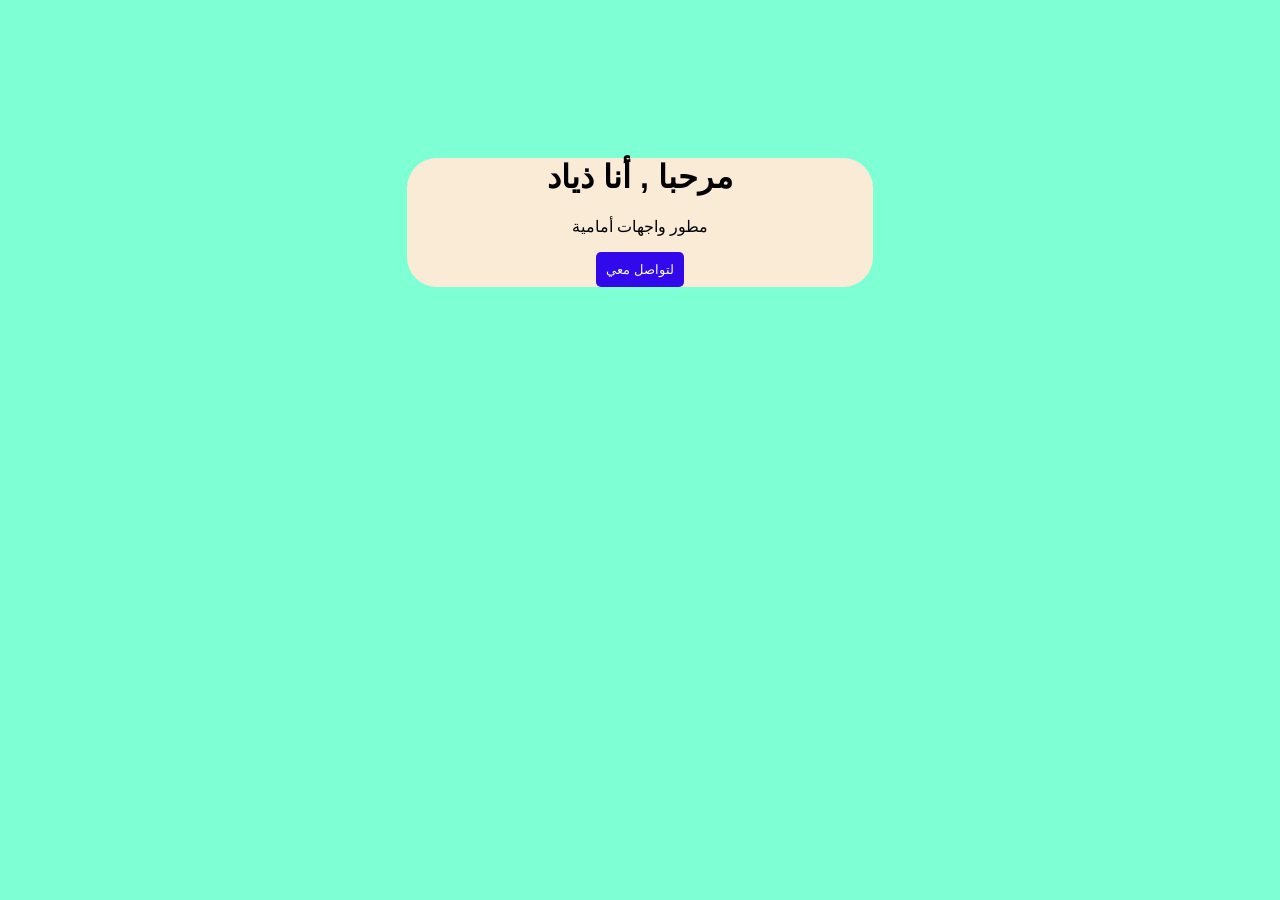
==== index.html @ 8db774b8 "Rename index1.html to index.html" ====
<!DOCTYPE html>
<html lang="en">
<head>
    <meta charset="UTF-8">
    <meta name="viewport" content="width=device-width, initial-scale=1.0">
    <title>موقع شخصي بسيط

    </title>
   <style>
      body{ 
        font-family: Arial, Helvetica, sans-serif;
        text-align: center;
        padding: 50px;
        background-color: aquamarine;
        
      }
       button{  
        background: rgb(50, 9, 235);
        color: #f5fdfd;
        border: none;
        border-radius: 5px;
         padding: 10px;
         
       }
      .header{
          justify-content: center;
           background-color: antiquewhite;
           margin-top: 100px;
           border-radius: 30px;
           width: 40%;
           height: 30%;
           margin-left: auto;
           margin-right: auto;
      }

   </style>



</head>
<body>
    
    <div class="header">
    
    <h1> 
        مرحبا , أنا ذياد

    </h1>
    <p>مطور واجهات أمامية</p>
    <button  onclick="alert('رقم التلفون :01022267853')"  > لتواصل معي</button>
</div>
</body>
</html>
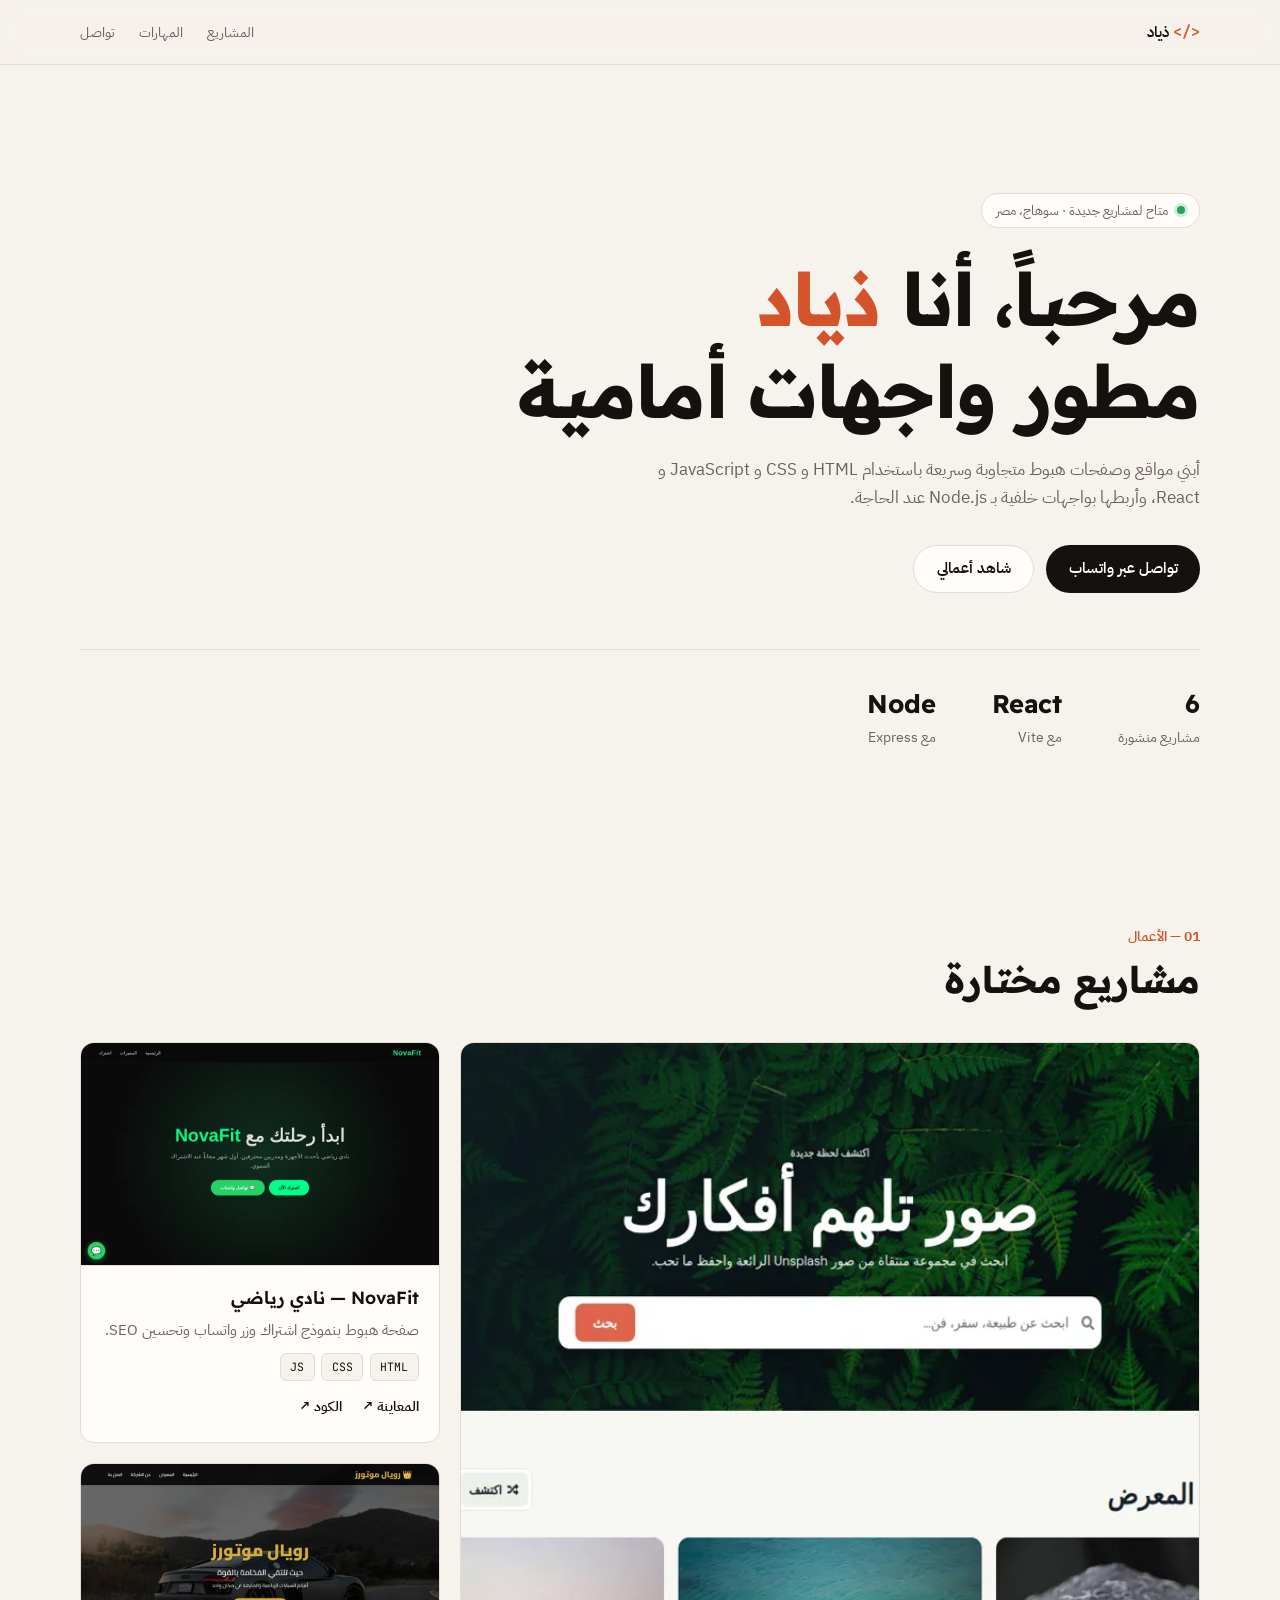
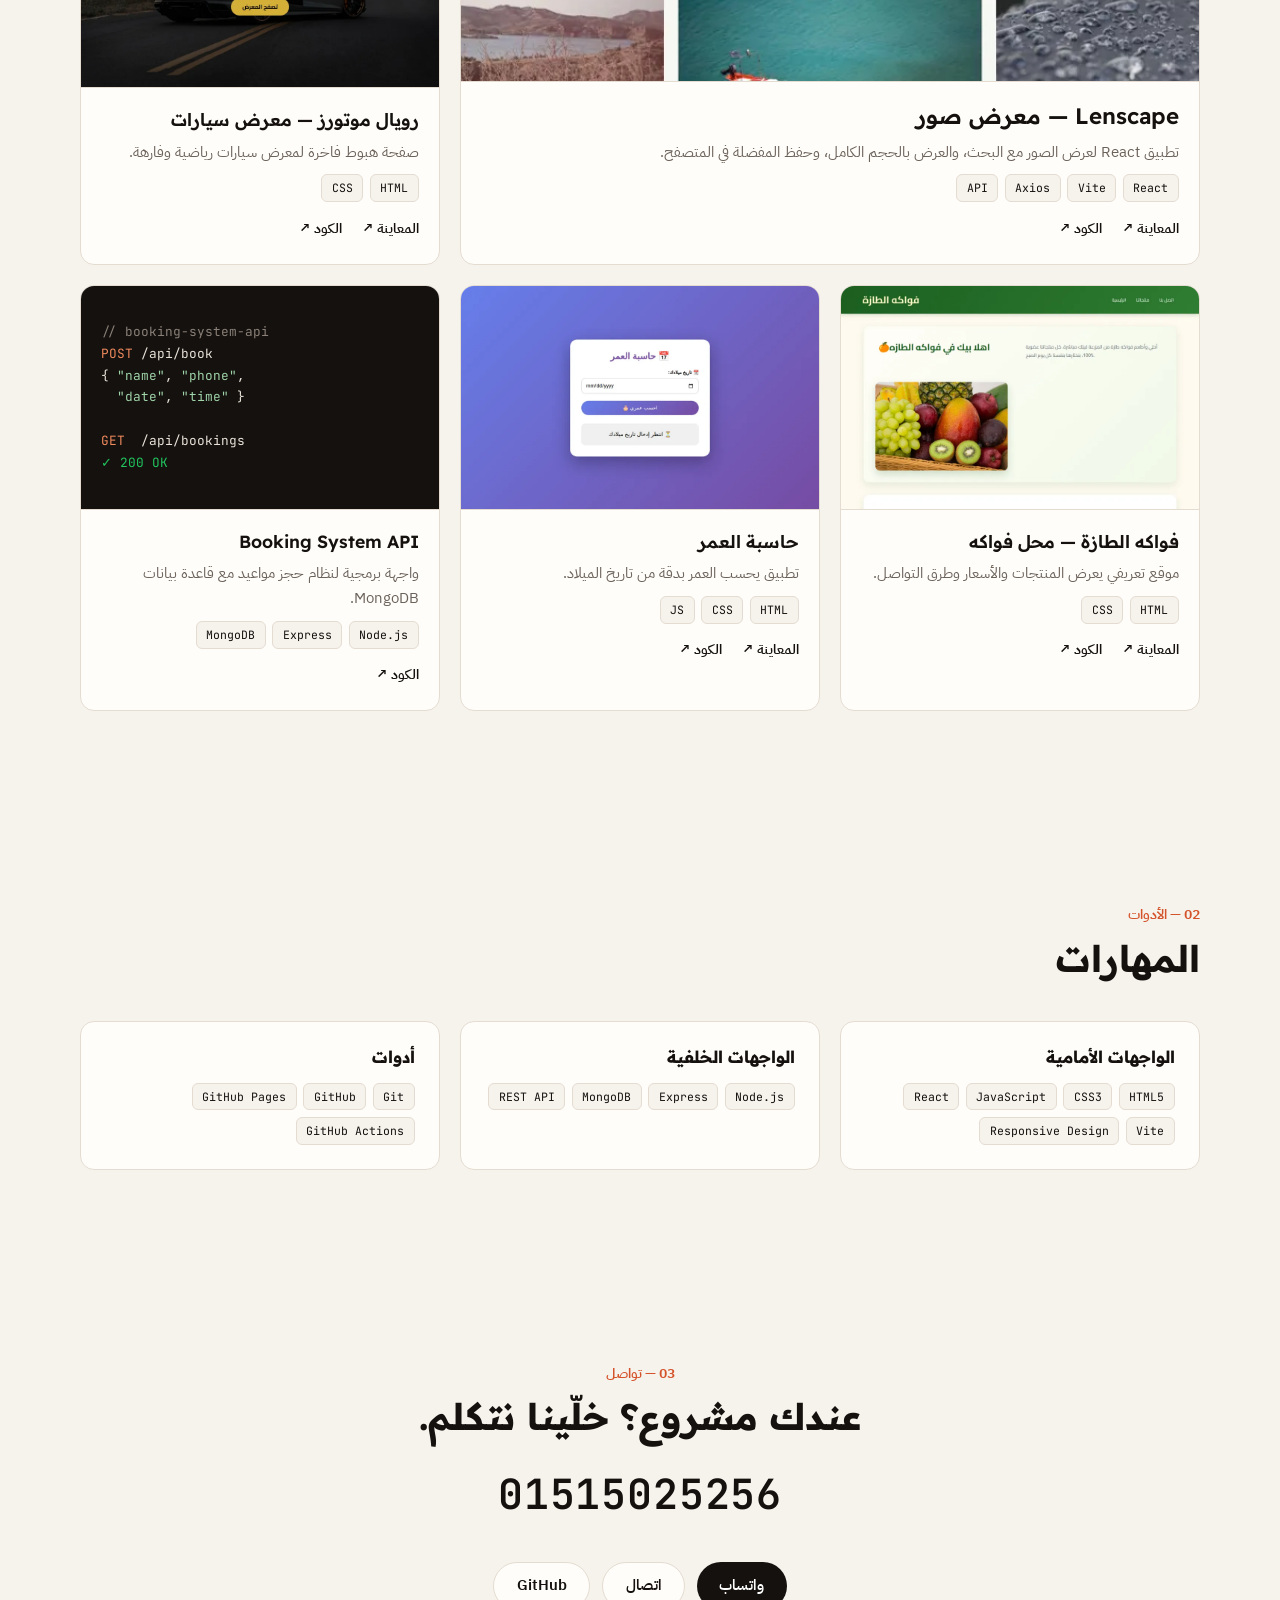
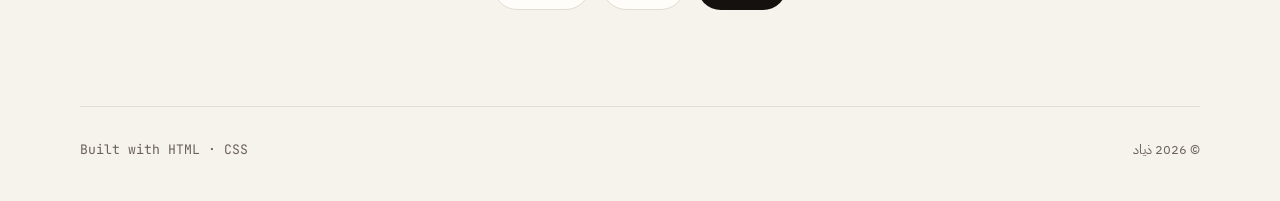
==== commit 4db14ec0: "Redesign portfolio: projects showcase, skills and contact" ====
--- a/index.html
+++ b/index.html
@@ -1,53 +1,191 @@
-<!DOCTYPE html>
-<html lang="en">
+<!doctype html>
+<html lang="ar" dir="rtl">
 <head>
-    <meta charset="UTF-8">
-    <meta name="viewport" content="width=device-width, initial-scale=1.0">
-    <title>موقع شخصي بسيط
-
-    </title>
-   <style>
-      body{ 
-        font-family: Arial, Helvetica, sans-serif;
-        text-align: center;
-        padding: 50px;
-        background-color: aquamarine;
-        
-      }
-       button{  
-        background: rgb(50, 9, 235);
-        color: #f5fdfd;
-        border: none;
-        border-radius: 5px;
-         padding: 10px;
-         
-       }
-      .header{
-          justify-content: center;
-           background-color: antiquewhite;
-           margin-top: 100px;
-           border-radius: 30px;
-           width: 40%;
-           height: 30%;
-           margin-left: auto;
-           margin-right: auto;
-      }
-
-   </style>
-
-
-
+  <meta charset="UTF-8" />
+  <meta name="viewport" content="width=device-width, initial-scale=1.0" />
+  <title>ذياد — مطور واجهات أمامية</title>
+  <meta name="description" content="بورتفوليو ذياد، مطور واجهات أمامية من سوهاج، مصر. مشاريع بـ HTML و CSS و JavaScript و React و Node.js." />
+  <meta property="og:title" content="ذياد — مطور واجهات أمامية" />
+  <meta property="og:description" content="مشاريع ويب متجاوبة بـ HTML و CSS و JavaScript و React." />
+  <meta property="og:image" content="https://zlad9133-star.github.io/portfolio/assets/image-gallery.webp" />
+  <meta name="theme-color" content="#14110f" />
+  <link rel="icon" href="data:image/svg+xml,<svg xmlns='http://www.w3.org/2000/svg' viewBox='0 0 64 64'><rect width='64' height='64' rx='14' fill='%2314110f'/><text x='32' y='44' font-size='34' text-anchor='middle' fill='%23e8643c' font-family='monospace'>&lt;/&gt;</text></svg>" />
+  <link rel="preconnect" href="https://fonts.googleapis.com" />
+  <link rel="preconnect" href="https://fonts.gstatic.com" crossorigin />
+  <link href="https://fonts.googleapis.com/css2?family=Readex+Pro:wght@400;600;700&family=IBM+Plex+Sans+Arabic:wght@400;500;600&family=JetBrains+Mono:wght@400;600&display=swap" rel="stylesheet" />
+  <link rel="stylesheet" href="style.css" />
 </head>
 <body>
-    
-    <div class="header">
-    
-    <h1> 
-        مرحبا , أنا ذياد
+  <a class="skip" href="#projects">تخطَّ إلى المشاريع</a>
 
-    </h1>
-    <p>مطور واجهات أمامية</p>
-    <button  onclick="alert('رقم التلفون :01022267853')"  > لتواصل معي</button>
-</div>
+  <header class="nav">
+    <div class="wrap nav-inner">
+      <a href="#top" class="mark" aria-label="الرئيسية"><span class="mono accent">&lt;/&gt;</span> ذياد</a>
+      <nav aria-label="القائمة الرئيسية">
+        <a href="#projects">المشاريع</a>
+        <a href="#skills">المهارات</a>
+        <a href="#contact">تواصل</a>
+      </nav>
+    </div>
+  </header>
+
+  <main id="top">
+    <section class="hero wrap">
+      <p class="eyebrow"><span class="dot" aria-hidden="true"></span> متاح لمشاريع جديدة · سوهاج، مصر</p>
+      <h1>مرحباً، أنا <span class="accent">ذياد</span><br />مطور واجهات أمامية</h1>
+      <p class="lead">أبني مواقع وصفحات هبوط متجاوبة وسريعة باستخدام HTML و CSS و JavaScript و React، وأربطها بواجهات خلفية بـ Node.js عند الحاجة.</p>
+      <div class="cta">
+        <a class="btn primary" href="https://wa.me/201515025256" target="_blank" rel="noopener">تواصل عبر واتساب</a>
+        <a class="btn ghost" href="#projects">شاهد أعمالي</a>
+      </div>
+      <dl class="stats">
+        <div><dt>6</dt><dd>مشاريع منشورة</dd></div>
+        <div><dt>React</dt><dd>مع Vite</dd></div>
+        <div><dt>Node</dt><dd>مع Express</dd></div>
+      </dl>
+    </section>
+
+    <section id="projects" class="section wrap" aria-labelledby="projects-title">
+      <div class="section-head">
+        <p class="kicker">01 — الأعمال</p>
+        <h2 id="projects-title">مشاريع مختارة</h2>
+      </div>
+
+      <div class="grid">
+        <article class="card feature">
+          <a class="shot" href="https://zlad9133-star.github.io/image-gallery/" target="_blank" rel="noopener">
+            <img src="assets/image-gallery.webp" alt="لقطة من تطبيق Lenscape لمعرض الصور" width="960" height="600" loading="lazy" />
+          </a>
+          <div class="body">
+            <h3>Lenscape — معرض صور</h3>
+            <p>تطبيق React لعرض الصور مع البحث، والعرض بالحجم الكامل، وحفظ المفضلة في المتصفح.</p>
+            <ul class="tags mono"><li>React</li><li>Vite</li><li>Axios</li><li>API</li></ul>
+            <div class="links">
+              <a href="https://zlad9133-star.github.io/image-gallery/" target="_blank" rel="noopener">المعاينة ↗</a>
+              <a href="https://github.com/zlad9133-star/image-gallery" target="_blank" rel="noopener">الكود ↗</a>
+            </div>
+          </div>
+        </article>
+
+        <article class="card">
+          <a class="shot" href="https://zlad9133-star.github.io/Club-reservation-project/" target="_blank" rel="noopener">
+            <img src="assets/Club-reservation-project.webp" alt="لقطة من صفحة هبوط NovaFit للنادي الرياضي" width="960" height="600" loading="lazy" />
+          </a>
+          <div class="body">
+            <h3>NovaFit — نادي رياضي</h3>
+            <p>صفحة هبوط بنموذج اشتراك وزر واتساب وتحسين SEO.</p>
+            <ul class="tags mono"><li>HTML</li><li>CSS</li><li>JS</li></ul>
+            <div class="links">
+              <a href="https://zlad9133-star.github.io/Club-reservation-project/" target="_blank" rel="noopener">المعاينة ↗</a>
+              <a href="https://github.com/zlad9133-star/Club-reservation-project" target="_blank" rel="noopener">الكود ↗</a>
+            </div>
+          </div>
+        </article>
+
+        <article class="card">
+          <a class="shot" href="https://zlad9133-star.github.io/royal-motors-/" target="_blank" rel="noopener">
+            <img src="assets/royal-motors.webp" alt="لقطة من صفحة هبوط رويال موتورز" width="960" height="600" loading="lazy" />
+          </a>
+          <div class="body">
+            <h3>رويال موتورز — معرض سيارات</h3>
+            <p>صفحة هبوط فاخرة لمعرض سيارات رياضية وفارهة.</p>
+            <ul class="tags mono"><li>HTML</li><li>CSS</li></ul>
+            <div class="links">
+              <a href="https://zlad9133-star.github.io/royal-motors-/" target="_blank" rel="noopener">المعاينة ↗</a>
+              <a href="https://github.com/zlad9133-star/royal-motors-" target="_blank" rel="noopener">الكود ↗</a>
+            </div>
+          </div>
+        </article>
+
+        <article class="card">
+          <a class="shot" href="https://zlad9133-star.github.io/fruit-shop/" target="_blank" rel="noopener">
+            <img src="assets/fruit-shop.webp" alt="لقطة من موقع محل فواكه الطازة" width="960" height="600" loading="lazy" />
+          </a>
+          <div class="body">
+            <h3>فواكه الطازة — محل فواكه</h3>
+            <p>موقع تعريفي يعرض المنتجات والأسعار وطرق التواصل.</p>
+            <ul class="tags mono"><li>HTML</li><li>CSS</li></ul>
+            <div class="links">
+              <a href="https://zlad9133-star.github.io/fruit-shop/" target="_blank" rel="noopener">المعاينة ↗</a>
+              <a href="https://github.com/zlad9133-star/fruit-shop" target="_blank" rel="noopener">الكود ↗</a>
+            </div>
+          </div>
+        </article>
+
+        <article class="card">
+          <a class="shot" href="https://zlad9133-star.github.io/age-calculator/" target="_blank" rel="noopener">
+            <img src="assets/age-calculator.webp" alt="لقطة من تطبيق حاسبة العمر" width="960" height="600" loading="lazy" />
+          </a>
+          <div class="body">
+            <h3>حاسبة العمر</h3>
+            <p>تطبيق يحسب العمر بدقة من تاريخ الميلاد.</p>
+            <ul class="tags mono"><li>HTML</li><li>CSS</li><li>JS</li></ul>
+            <div class="links">
+              <a href="https://zlad9133-star.github.io/age-calculator/" target="_blank" rel="noopener">المعاينة ↗</a>
+              <a href="https://github.com/zlad9133-star/age-calculator" target="_blank" rel="noopener">الكود ↗</a>
+            </div>
+          </div>
+        </article>
+
+        <article class="card code-card">
+          <div class="shot terminal" aria-hidden="true">
+            <pre class="mono"><span class="c">// booking-system-api</span>
+<span class="k">POST</span> /api/book
+{ <span class="s">"name"</span>, <span class="s">"phone"</span>,
+  <span class="s">"date"</span>, <span class="s">"time"</span> }
+
+<span class="k">GET</span>  /api/bookings
+<span class="ok">✓ 200 OK</span></pre>
+          </div>
+          <div class="body">
+            <h3>Booking System API</h3>
+            <p>واجهة برمجية لنظام حجز مواعيد مع قاعدة بيانات MongoDB.</p>
+            <ul class="tags mono"><li>Node.js</li><li>Express</li><li>MongoDB</li></ul>
+            <div class="links">
+              <a href="https://github.com/zlad9133-star/booking-system-api" target="_blank" rel="noopener">الكود ↗</a>
+            </div>
+          </div>
+        </article>
+      </div>
+    </section>
+
+    <section id="skills" class="section wrap" aria-labelledby="skills-title">
+      <div class="section-head">
+        <p class="kicker">02 — الأدوات</p>
+        <h2 id="skills-title">المهارات</h2>
+      </div>
+      <div class="skills">
+        <div>
+          <h3>الواجهات الأمامية</h3>
+          <ul class="tags mono"><li>HTML5</li><li>CSS3</li><li>JavaScript</li><li>React</li><li>Vite</li><li>Responsive Design</li></ul>
+        </div>
+        <div>
+          <h3>الواجهات الخلفية</h3>
+          <ul class="tags mono"><li>Node.js</li><li>Express</li><li>MongoDB</li><li>REST API</li></ul>
+        </div>
+        <div>
+          <h3>أدوات</h3>
+          <ul class="tags mono"><li>Git</li><li>GitHub</li><li>GitHub Pages</li><li>GitHub Actions</li></ul>
+        </div>
+      </div>
+    </section>
+
+    <section id="contact" class="section wrap contact" aria-labelledby="contact-title">
+      <p class="kicker">03 — تواصل</p>
+      <h2 id="contact-title">عندك مشروع؟ خلّينا نتكلم.</h2>
+      <a class="phone mono" href="tel:+201515025256" dir="ltr">01515025256</a>
+      <div class="cta">
+        <a class="btn primary" href="https://wa.me/201515025256" target="_blank" rel="noopener">واتساب</a>
+        <a class="btn ghost" href="tel:+201515025256">اتصال</a>
+        <a class="btn ghost" href="https://github.com/zlad9133-star" target="_blank" rel="noopener">GitHub</a>
+      </div>
+    </section>
+  </main>
+
+  <footer class="wrap foot">
+    <p>© <span id="y">2026</span> ذياد</p>
+    <p class="mono">Built with HTML · CSS</p>
+  </footer>
+  <script>document.getElementById('y').textContent = new Date().getFullYear();</script>
 </body>
 </html>
--- a/style.css
+++ b/style.css
@@ -0,0 +1,127 @@
+:root {
+  --bg: #f6f2ec;
+  --surface: #fffdf9;
+  --ink: #14110f;
+  --muted: #6b625a;
+  --line: #e4dcd1;
+  --accent: #d4532a;
+  --accent-ink: #ffffff;
+  --radius: 14px;
+  --font-display: "Readex Pro", system-ui, sans-serif;
+  --font-body: "IBM Plex Sans Arabic", system-ui, sans-serif;
+  --font-mono: "JetBrains Mono", ui-monospace, monospace;
+}
+
+* { box-sizing: border-box; margin: 0; padding: 0; }
+html { scroll-behavior: smooth; scroll-padding-top: 80px; }
+body {
+  font-family: var(--font-body);
+  font-size: 1rem;
+  line-height: 1.7;
+  color: var(--ink);
+  background: var(--bg);
+  -webkit-font-smoothing: antialiased;
+}
+img { display: block; max-width: 100%; height: auto; }
+a { color: inherit; }
+ul { list-style: none; }
+.mono { font-family: var(--font-mono); }
+.wrap { width: min(1120px, 100% - 2.5rem); margin-inline: auto; }
+
+.skip { position: absolute; inset-inline-start: -999px; top: 0; background: var(--ink); color: #fff; padding: .5rem 1rem; z-index: 100; }
+.skip:focus { inset-inline-start: 1rem; }
+
+:focus-visible { outline: 2px solid var(--accent); outline-offset: 3px; border-radius: 6px; }
+
+/* nav */
+.nav {
+  position: sticky; top: 0; z-index: 10;
+  background: color-mix(in srgb, var(--bg) 85%, transparent);
+  backdrop-filter: blur(10px);
+  border-bottom: 1px solid var(--line);
+}
+.nav-inner { display: flex; align-items: center; justify-content: space-between; height: 64px; }
+.mark { text-decoration: none; font-weight: 600; font-size: .95rem; }
+.nav nav { display: flex; gap: 1.5rem; }
+.nav nav a { text-decoration: none; font-size: .9rem; color: var(--muted); transition: color .2s; }
+.nav nav a:hover { color: var(--ink); }
+
+/* hero */
+.hero { padding-block: clamp(4rem, 12vw, 8rem) clamp(3rem, 8vw, 5rem); }
+.eyebrow { display: inline-flex; align-items: center; gap: .6rem; font-size: .8rem; color: var(--muted); border: 1px solid var(--line); background: var(--surface); padding: .35rem .85rem; border-radius: 99px; }
+.dot { width: 8px; height: 8px; border-radius: 50%; background: #22a55a; box-shadow: 0 0 0 3px #22a55a33; }
+h1, h2, h3 { font-family: var(--font-display); line-height: 1.25; }
+h1 { font-size: clamp(2.3rem, 6.5vw, 4.6rem); font-weight: 700; margin-block: 1.5rem 1.25rem; letter-spacing: -.01em; }
+.accent { color: var(--accent); }
+.lead { max-width: 58ch; color: var(--muted); font-size: 1.05rem; }
+.cta { display: flex; flex-wrap: wrap; gap: .75rem; margin-top: 2rem; }
+.btn { display: inline-flex; align-items: center; justify-content: center; min-height: 48px; padding: 0 1.4rem; border-radius: 99px; font-weight: 600; font-size: .95rem; text-decoration: none; transition: transform .2s, background .2s, border-color .2s; }
+.btn:hover { transform: translateY(-2px); }
+.btn.primary { background: var(--ink); color: #fff; }
+.btn.primary:hover { background: var(--accent); }
+.btn.ghost { border: 1px solid var(--line); background: var(--surface); }
+.btn.ghost:hover { border-color: var(--ink); }
+
+.stats { display: flex; flex-wrap: wrap; gap: clamp(1.5rem, 5vw, 3.5rem); margin-top: 3.5rem; padding-top: 2rem; border-top: 1px solid var(--line); }
+.stats dt { font-family: var(--font-display); font-weight: 700; font-size: 1.6rem; }
+.stats dd { color: var(--muted); font-size: .85rem; }
+
+/* sections */
+.section { padding-block: clamp(3.5rem, 8vw, 6rem); }
+.section-head { margin-bottom: 2.5rem; }
+.kicker { font-size: .85rem; font-weight: 600; color: var(--accent); margin-bottom: .5rem; }
+h2 { font-size: clamp(1.6rem, 3.5vw, 2.3rem); font-weight: 700; }
+
+/* projects grid */
+.grid { display: grid; grid-template-columns: repeat(3, 1fr); gap: 1.25rem; }
+.card { display: flex; flex-direction: column; background: var(--surface); border: 1px solid var(--line); border-radius: var(--radius); overflow: hidden; transition: transform .25s, box-shadow .25s; }
+.card:hover { transform: translateY(-4px); box-shadow: 0 18px 40px -20px #14110f40; }
+.card.feature { grid-column: span 2; grid-row: span 2; }
+.shot { display: block; aspect-ratio: 16 / 10; overflow: hidden; background: #ece5db; border-bottom: 1px solid var(--line); }
+.shot img { width: 100%; height: 100%; object-fit: cover; object-position: top; transition: transform .5s; }
+.card:hover .shot img { transform: scale(1.03); }
+.card.feature .shot { aspect-ratio: auto; flex: 1; min-height: 280px; }
+.body { padding: 1.25rem 1.25rem 1.4rem; display: flex; flex-direction: column; gap: .6rem; }
+.body h3 { font-size: 1.1rem; font-weight: 600; }
+.card.feature .body h3 { font-size: 1.4rem; }
+.body p { color: var(--muted); font-size: .92rem; }
+.tags { display: flex; flex-wrap: wrap; gap: .4rem; }
+.tags li { font-size: .72rem; padding: .2rem .6rem; border-radius: 6px; background: var(--bg); border: 1px solid var(--line); direction: ltr; }
+.links { display: flex; gap: 1.25rem; margin-top: .3rem; }
+.links a { font-size: .88rem; font-weight: 600; text-decoration: none; border-bottom: 1px solid transparent; transition: border-color .2s, color .2s; }
+.links a:hover { color: var(--accent); border-color: var(--accent); }
+
+.terminal { background: var(--ink); display: flex; align-items: center; padding: 1.25rem; direction: ltr; }
+.terminal pre { color: #e9e2d8; font-size: .8rem; line-height: 1.7; white-space: pre; }
+.terminal .c { color: #8a8077; }
+.terminal .k { color: #f08a5d; }
+.terminal .s { color: #9fd3a8; }
+.terminal .ok { color: #22c55e; }
+
+/* skills */
+.skills { display: grid; grid-template-columns: repeat(3, 1fr); gap: 1.25rem; }
+.skills > div { background: var(--surface); border: 1px solid var(--line); border-radius: var(--radius); padding: 1.5rem; }
+.skills h3 { font-size: 1.05rem; margin-bottom: 1rem; }
+
+/* contact */
+.contact { text-align: center; }
+.contact .cta { justify-content: center; }
+.phone { display: inline-block; margin-top: 1.25rem; font-size: clamp(1.6rem, 5vw, 2.6rem); font-weight: 600; text-decoration: none; letter-spacing: .02em; }
+.phone:hover { color: var(--accent); }
+
+.foot { display: flex; justify-content: space-between; gap: 1rem; padding-block: 2rem 2.5rem; border-top: 1px solid var(--line); color: var(--muted); font-size: .82rem; }
+
+@media (max-width: 900px) {
+  .grid, .skills { grid-template-columns: 1fr 1fr; }
+  .card.feature { grid-column: span 2; grid-row: auto; }
+  .card.feature .shot { aspect-ratio: 16 / 10; flex: none; min-height: 0; }
+}
+@media (max-width: 600px) {
+  .grid, .skills { grid-template-columns: 1fr; }
+  .card.feature { grid-column: auto; }
+  .nav nav { gap: 1rem; }
+  .foot { flex-direction: column; align-items: center; text-align: center; }
+}
+@media (prefers-reduced-motion: reduce) {
+  * { transition: none !important; scroll-behavior: auto !important; }
+}
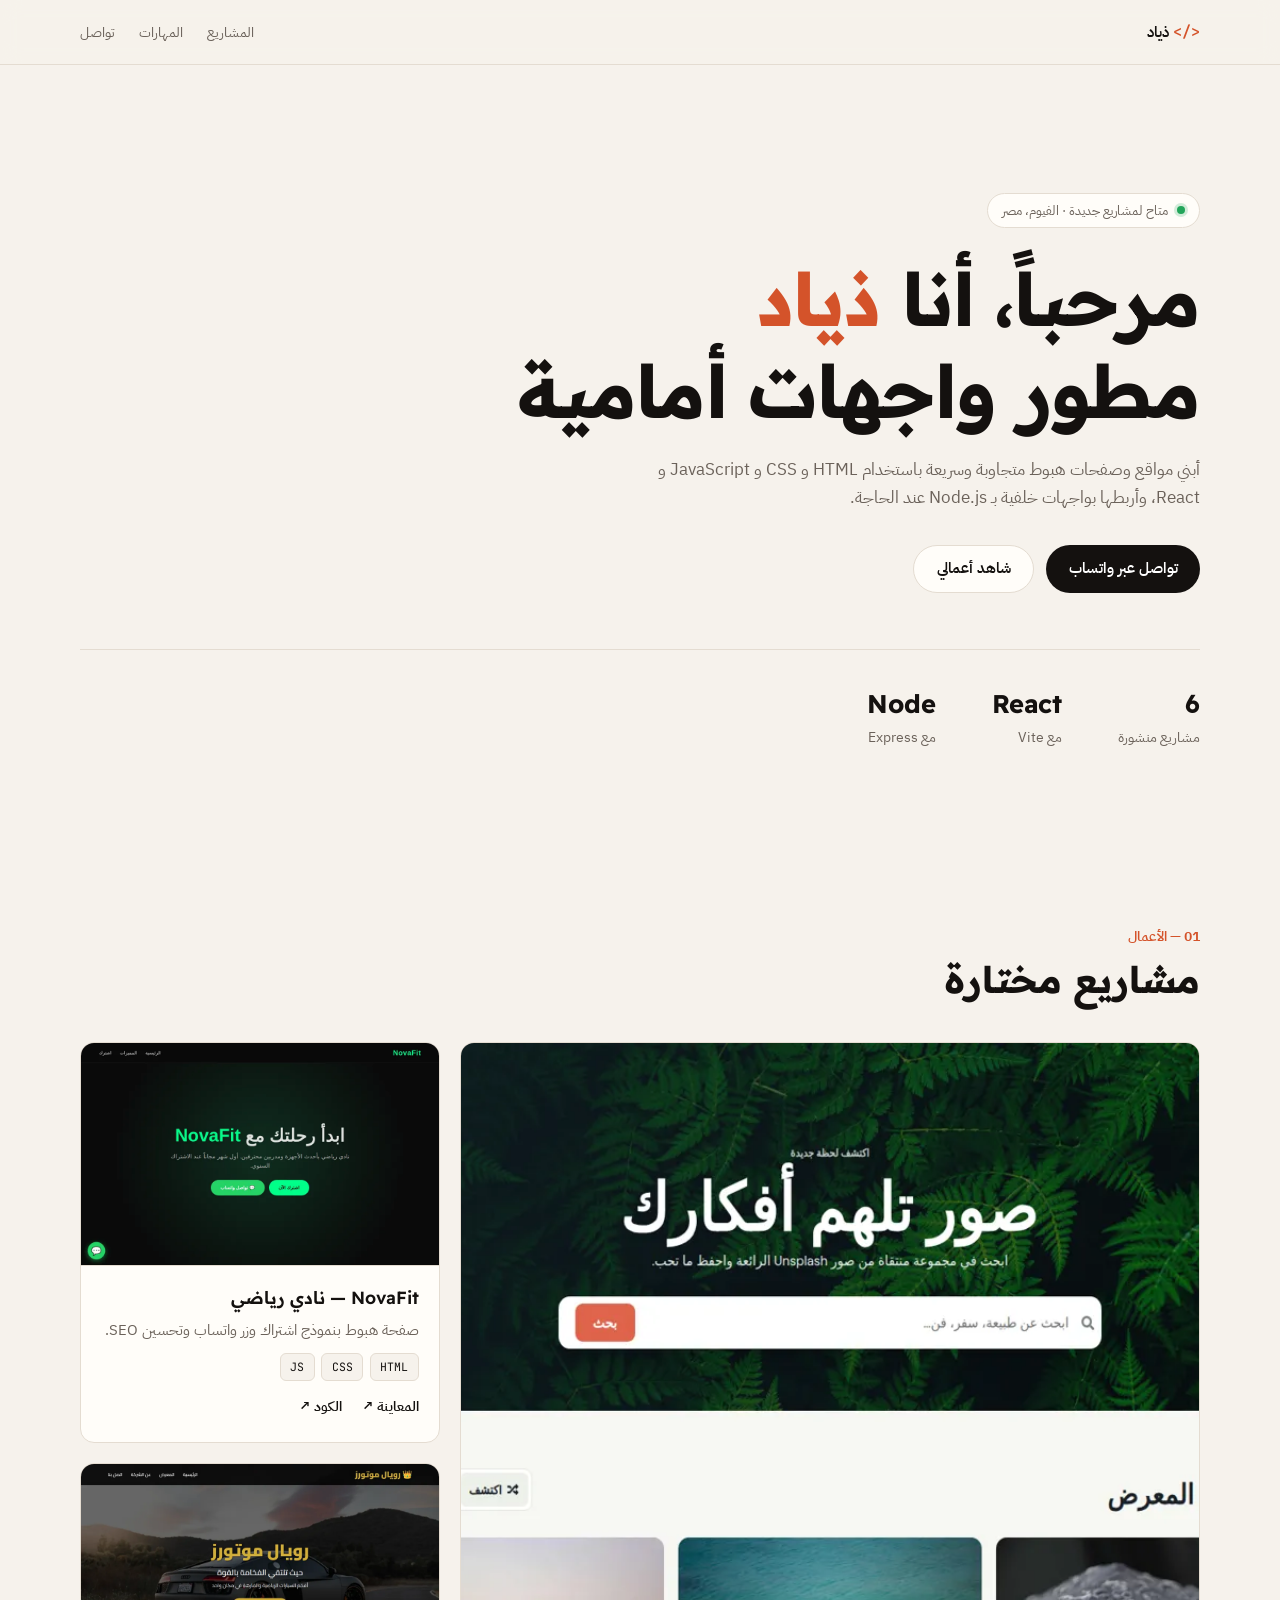
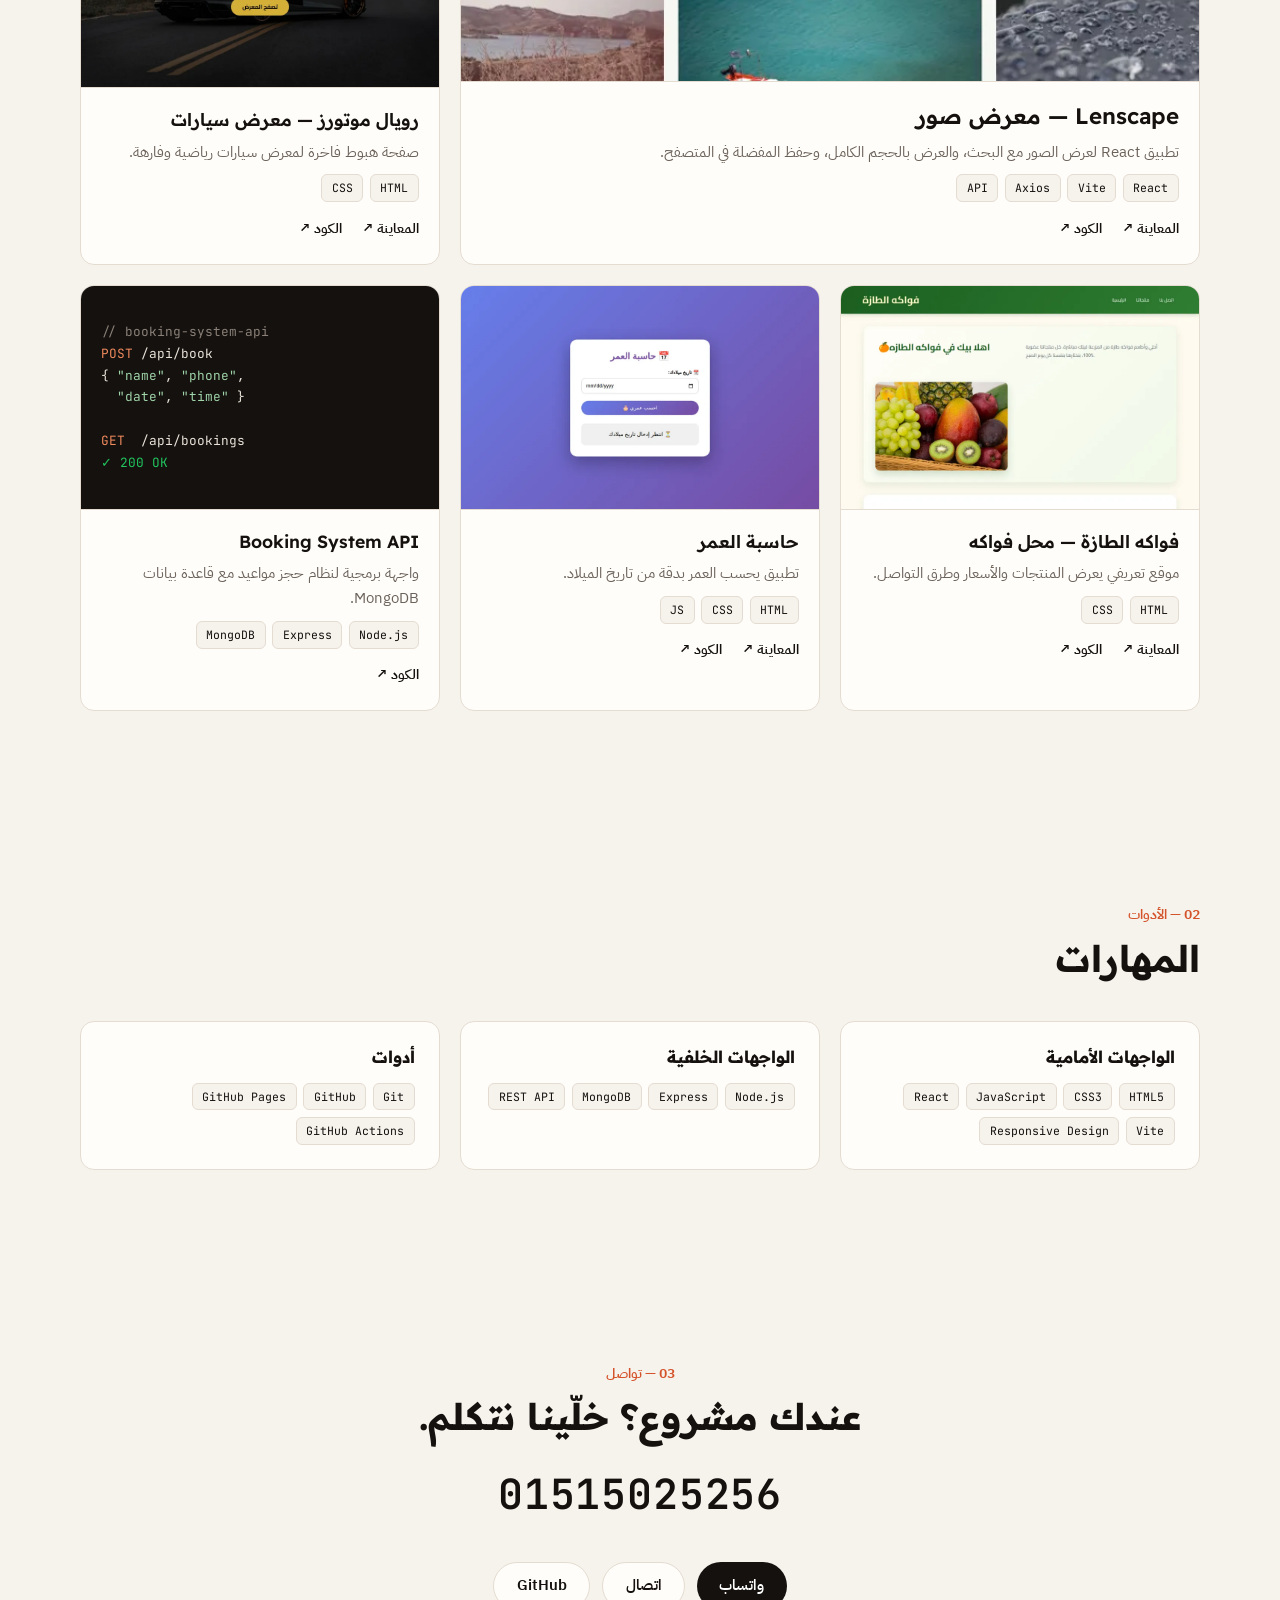
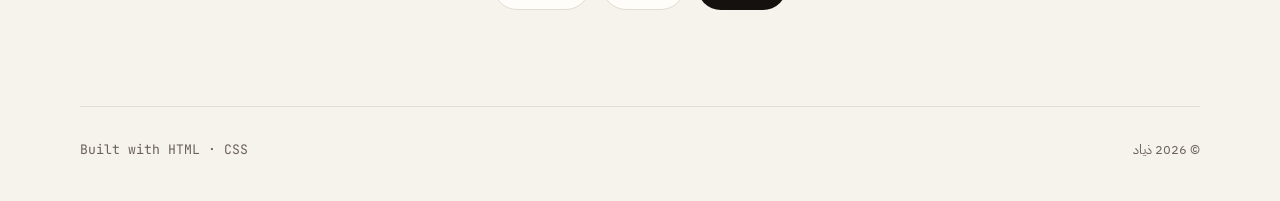
==== commit 6ae7a986: "Update location in meta description and hero section" ====
--- a/index.html
+++ b/index.html
@@ -4,7 +4,7 @@
   <meta charset="UTF-8" />
   <meta name="viewport" content="width=device-width, initial-scale=1.0" />
   <title>ذياد — مطور واجهات أمامية</title>
-  <meta name="description" content="بورتفوليو ذياد، مطور واجهات أمامية من سوهاج، مصر. مشاريع بـ HTML و CSS و JavaScript و React و Node.js." />
+  <meta name="description" content="بورتفوليو ذياد، مطور واجهات أمامية من الفيوم، مصر. مشاريع بـ HTML و CSS و JavaScript و React و Node.js." />
   <meta property="og:title" content="ذياد — مطور واجهات أمامية" />
   <meta property="og:description" content="مشاريع ويب متجاوبة بـ HTML و CSS و JavaScript و React." />
   <meta property="og:image" content="https://zlad9133-star.github.io/portfolio/assets/image-gallery.webp" />
@@ -31,7 +31,7 @@
 
   <main id="top">
     <section class="hero wrap">
-      <p class="eyebrow"><span class="dot" aria-hidden="true"></span> متاح لمشاريع جديدة · سوهاج، مصر</p>
+      <p class="eyebrow"><span class="dot" aria-hidden="true"></span> متاح لمشاريع جديدة · الفيوم، مصر</p>
       <h1>مرحباً، أنا <span class="accent">ذياد</span><br />مطور واجهات أمامية</h1>
       <p class="lead">أبني مواقع وصفحات هبوط متجاوبة وسريعة باستخدام HTML و CSS و JavaScript و React، وأربطها بواجهات خلفية بـ Node.js عند الحاجة.</p>
       <div class="cta">
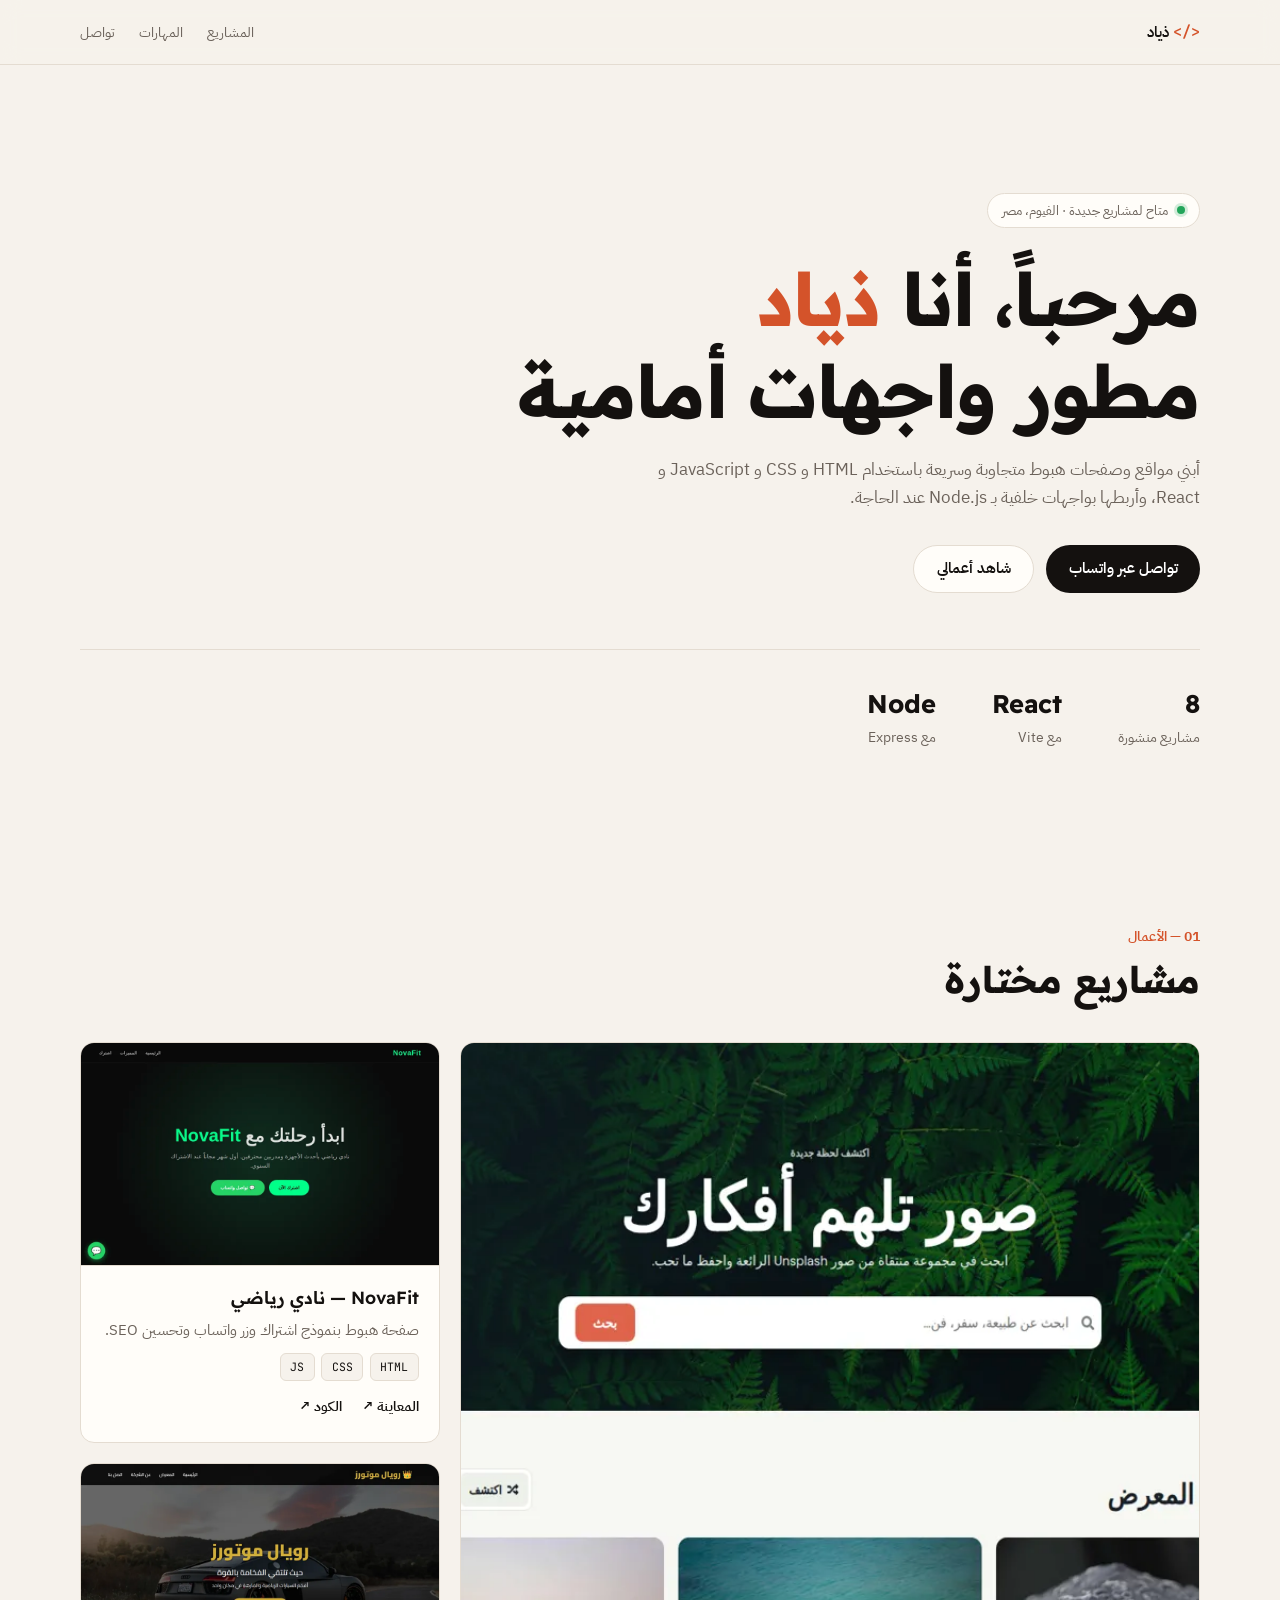
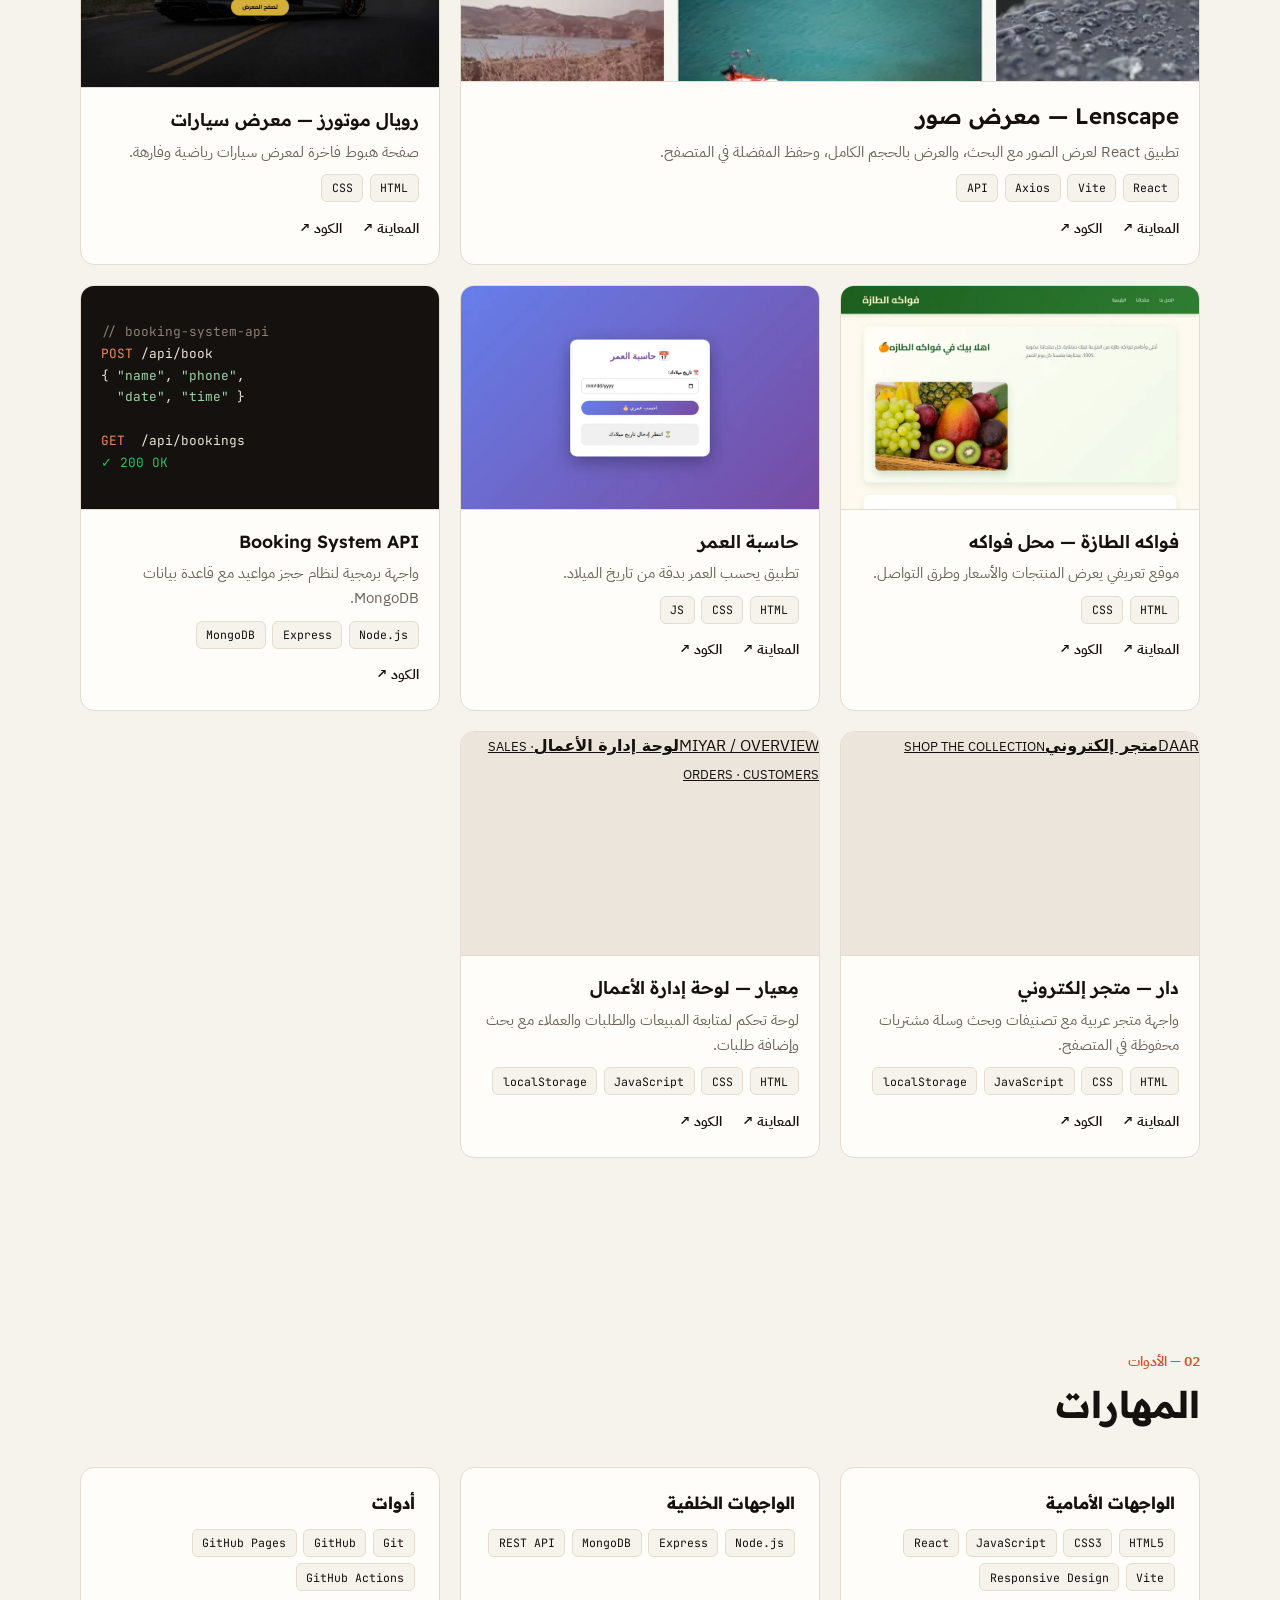
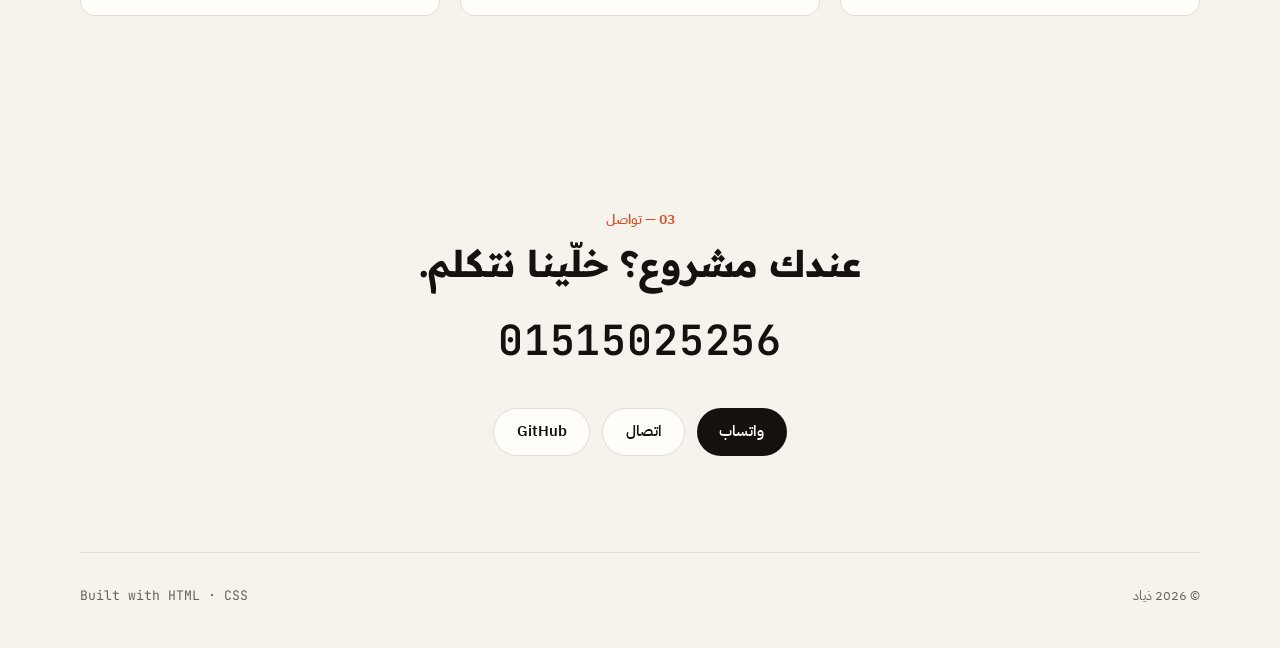
==== commit 529b5537: "Add two portfolio case studies" ====
--- a/index.html
+++ b/index.html
@@ -39,7 +39,7 @@
         <a class="btn ghost" href="#projects">شاهد أعمالي</a>
       </div>
       <dl class="stats">
-        <div><dt>6</dt><dd>مشاريع منشورة</dd></div>
+        <div><dt>8</dt><dd>مشاريع منشورة</dd></div>
         <div><dt>React</dt><dd>مع Vite</dd></div>
         <div><dt>Node</dt><dd>مع Express</dd></div>
       </dl>
@@ -144,6 +144,30 @@
             <div class="links">
               <a href="https://github.com/zlad9133-star/booking-system-api" target="_blank" rel="noopener">الكود ↗</a>
             </div>
+          </div>
+        </article>
+
+        <article class="card">
+          <a class="shot" href="projects/ecommerce-store/" target="_blank" rel="noopener">
+            <div class="project-preview store-preview"><span>DAAR</span><strong>متجر إلكتروني</strong><small>SHOP THE COLLECTION</small></div>
+          </a>
+          <div class="body">
+            <h3>دار — متجر إلكتروني</h3>
+            <p>واجهة متجر عربية مع تصنيفات وبحث وسلة مشتريات محفوظة في المتصفح.</p>
+            <ul class="tags mono"><li>HTML</li><li>CSS</li><li>JavaScript</li><li>localStorage</li></ul>
+            <div class="links"><a href="projects/ecommerce-store/" target="_blank" rel="noopener">المعاينة ↗</a><a href="https://github.com/zlad9133-star/portfolio/tree/main/projects/ecommerce-store" target="_blank" rel="noopener">الكود ↗</a></div>
+          </div>
+        </article>
+
+        <article class="card">
+          <a class="shot" href="projects/business-dashboard/" target="_blank" rel="noopener">
+            <div class="project-preview dashboard-preview"><span>MIYAR / OVERVIEW</span><strong>لوحة إدارة الأعمال</strong><small>SALES · ORDERS · CUSTOMERS</small></div>
+          </a>
+          <div class="body">
+            <h3>مِعيار — لوحة إدارة الأعمال</h3>
+            <p>لوحة تحكم لمتابعة المبيعات والطلبات والعملاء مع بحث وإضافة طلبات.</p>
+            <ul class="tags mono"><li>HTML</li><li>CSS</li><li>JavaScript</li><li>localStorage</li></ul>
+            <div class="links"><a href="projects/business-dashboard/" target="_blank" rel="noopener">المعاينة ↗</a><a href="https://github.com/zlad9133-star/portfolio/tree/main/projects/business-dashboard" target="_blank" rel="noopener">الكود ↗</a></div>
           </div>
         </article>
       </div>
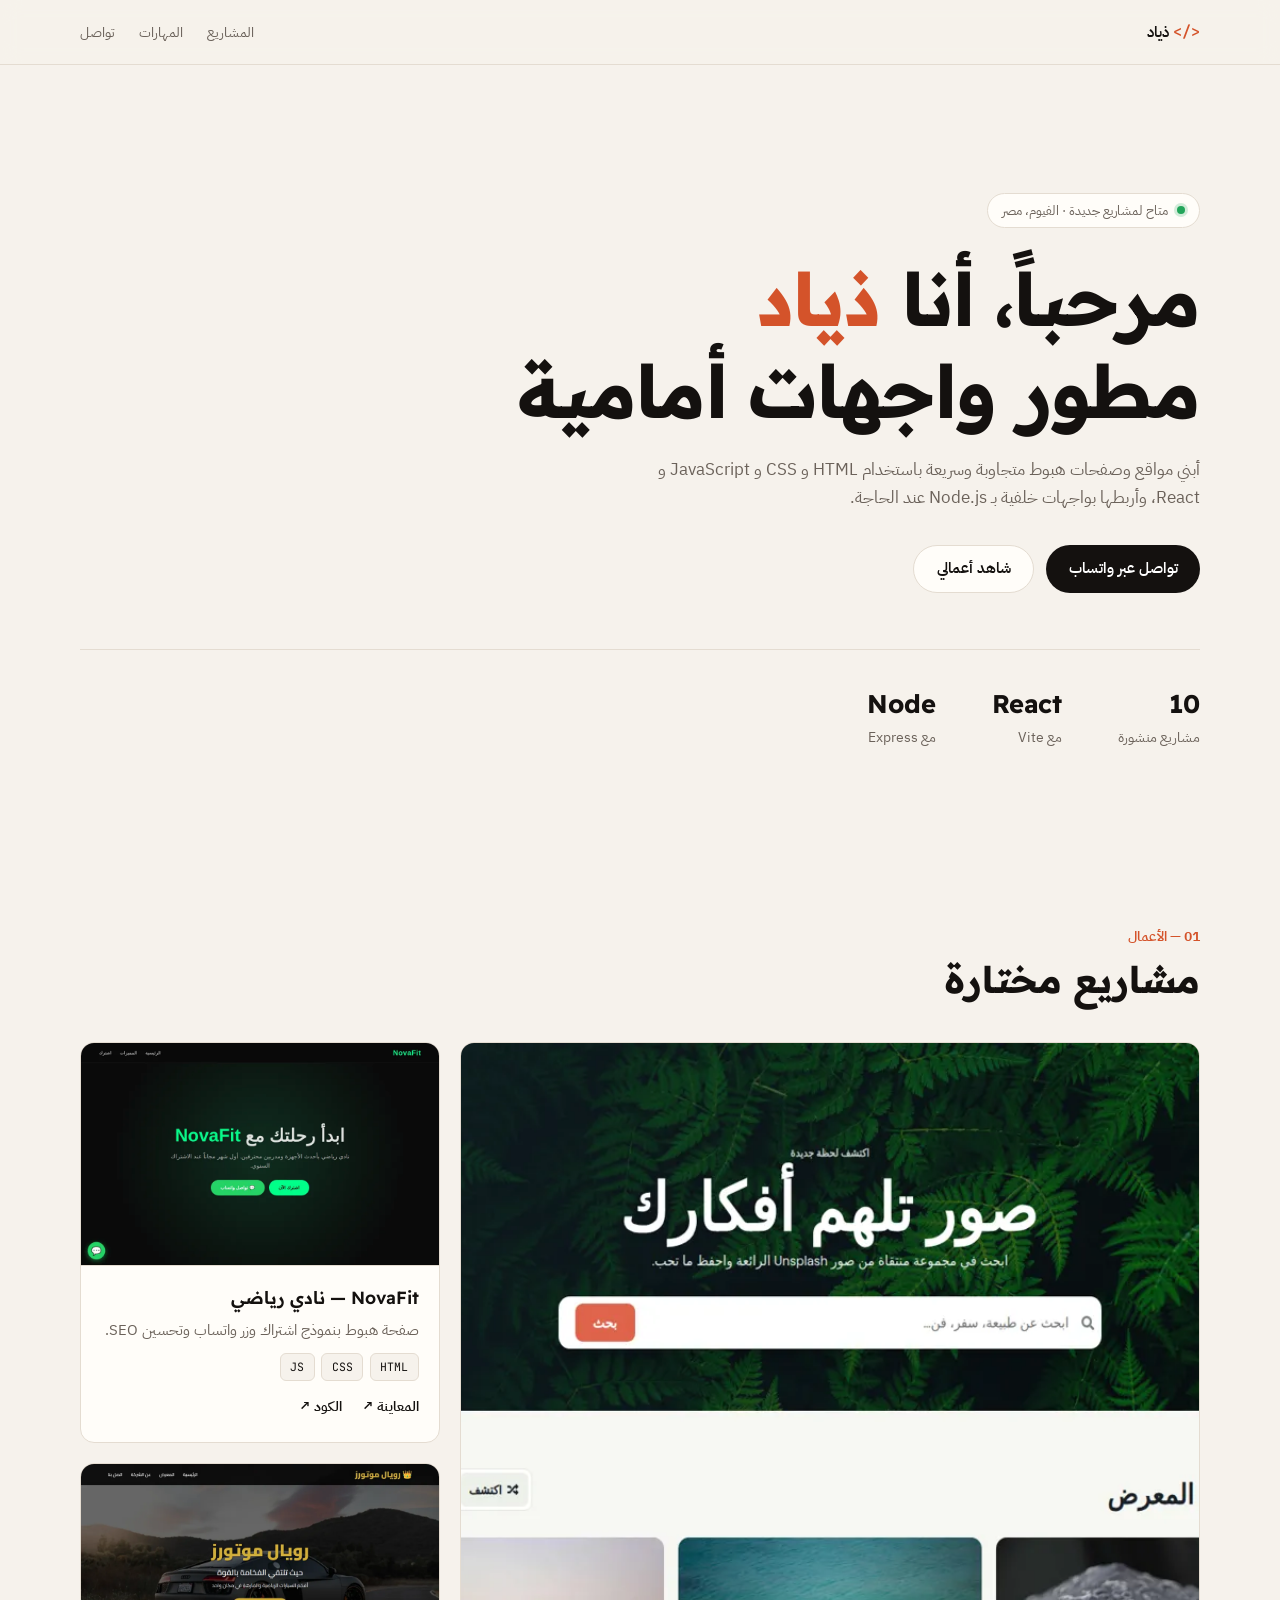
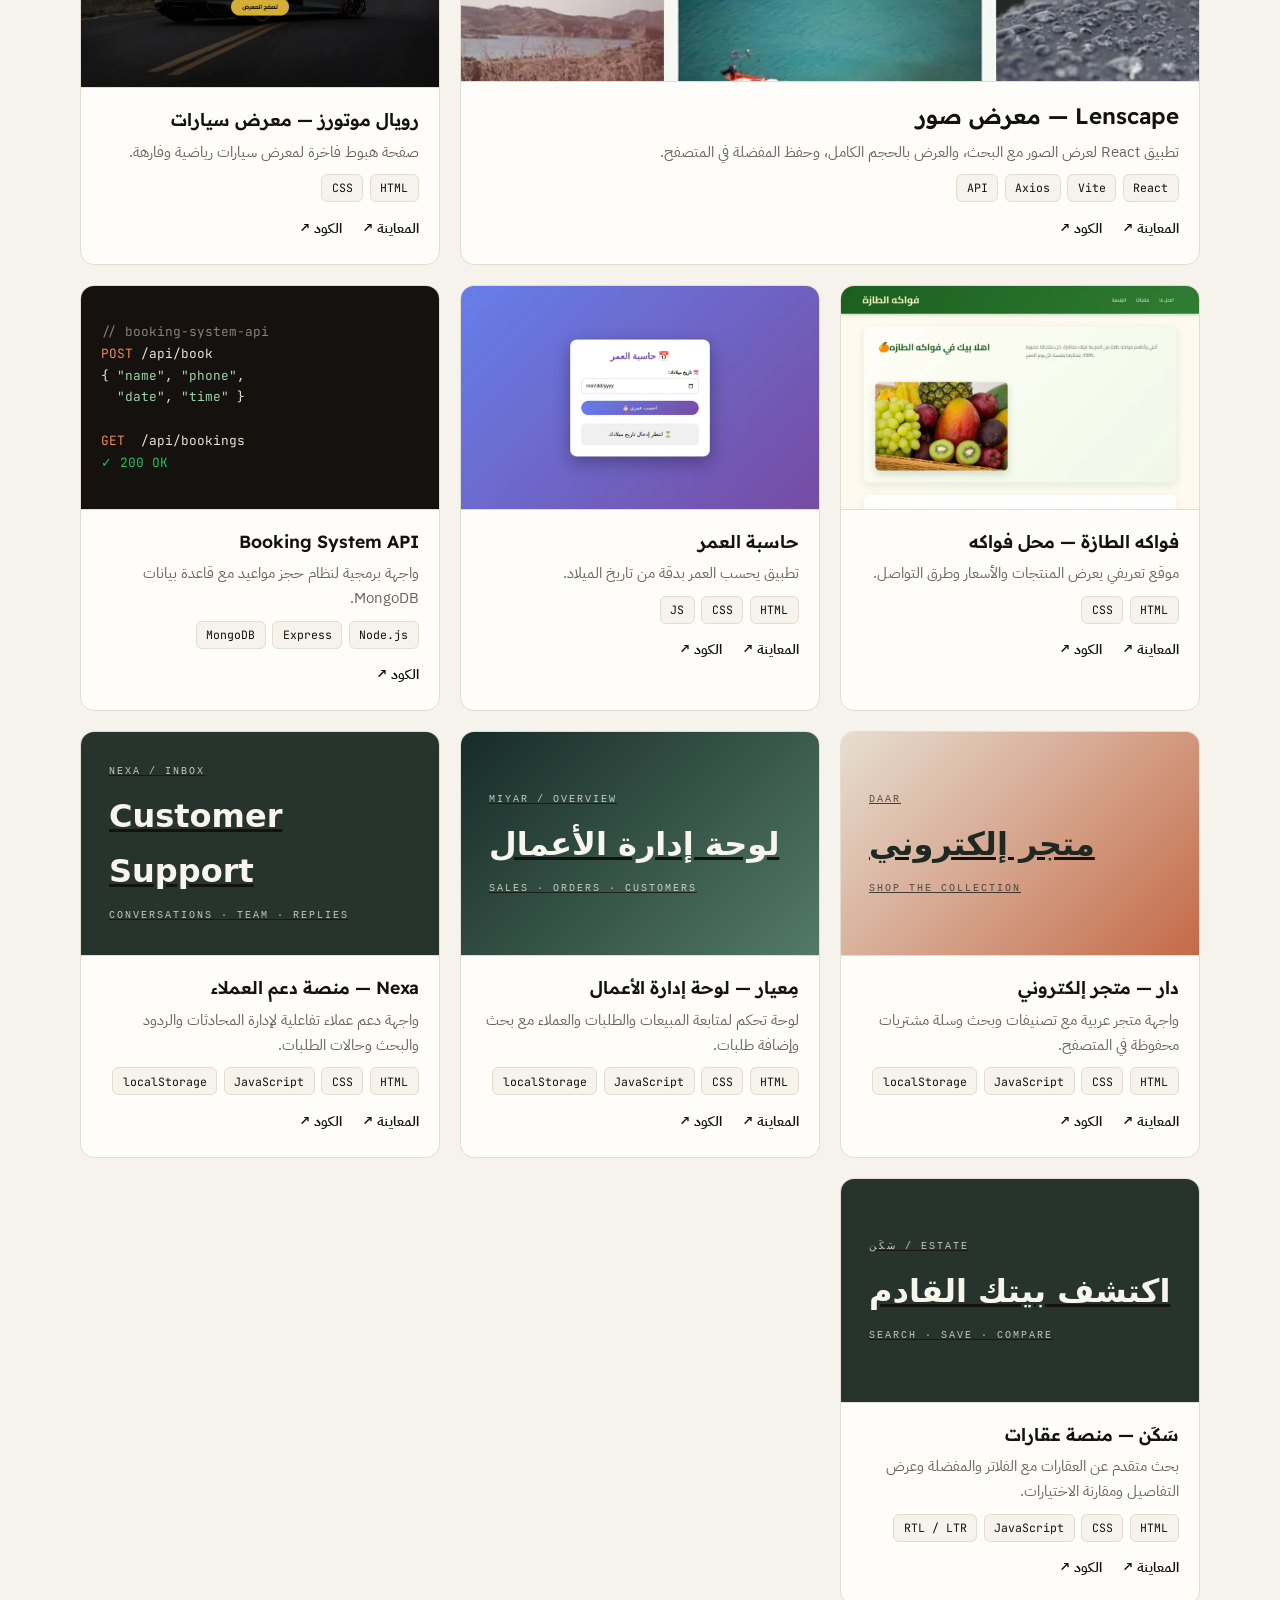
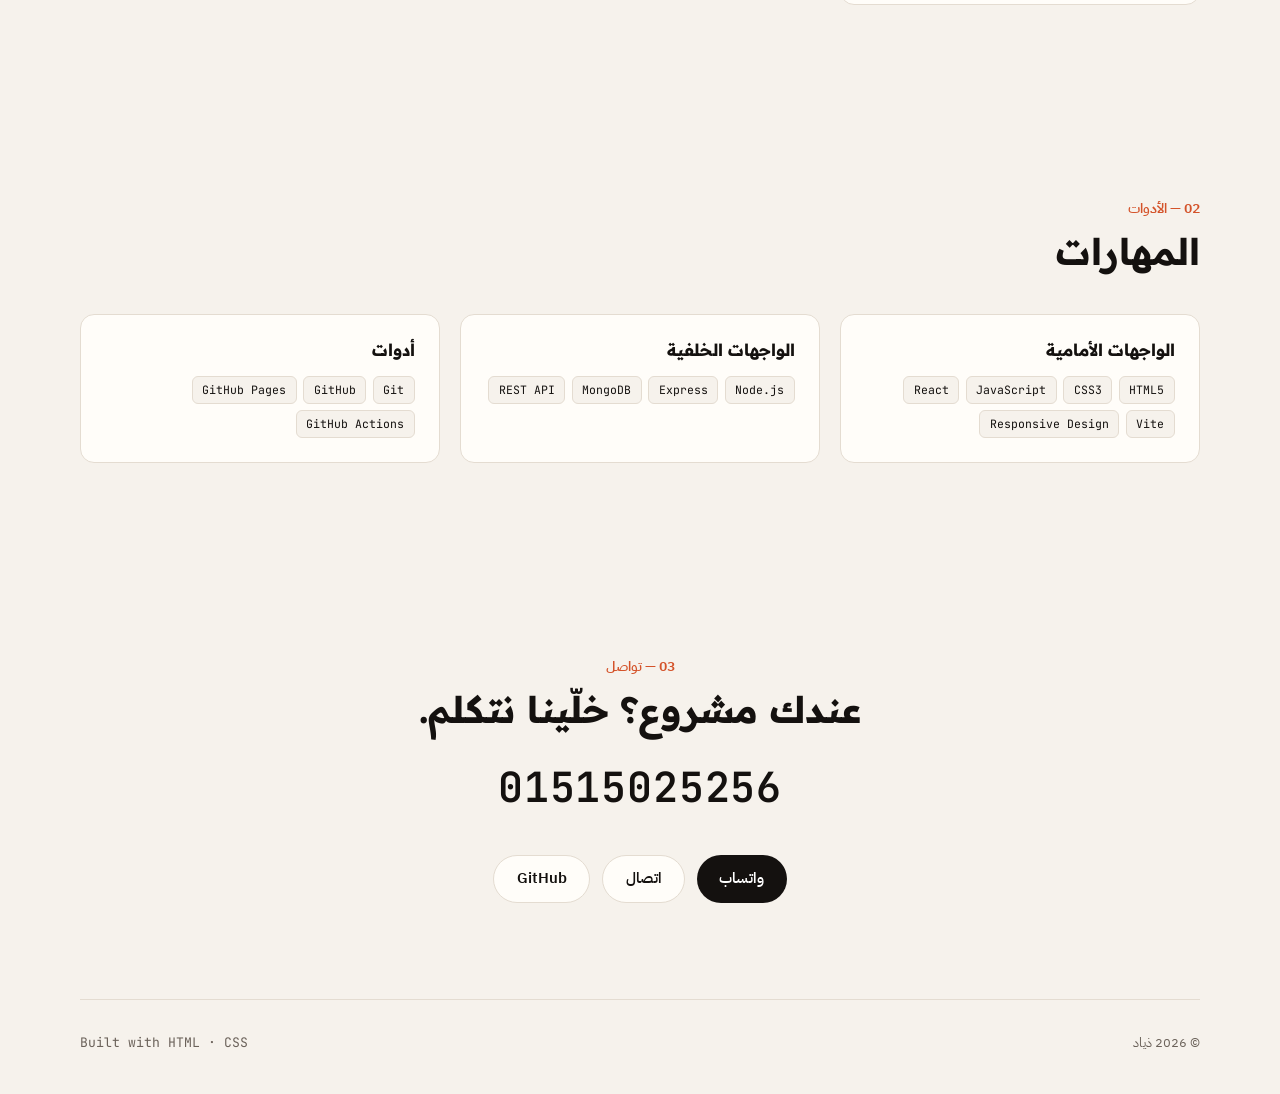
==== commit 9b0c19bd: "Add Nexa and Sakan projects to portfolio" ====
--- a/index.html
+++ b/index.html
@@ -39,7 +39,7 @@
         <a class="btn ghost" href="#projects">شاهد أعمالي</a>
       </div>
       <dl class="stats">
-        <div><dt>8</dt><dd>مشاريع منشورة</dd></div>
+        <div><dt>10</dt><dd>مشاريع منشورة</dd></div>
         <div><dt>React</dt><dd>مع Vite</dd></div>
         <div><dt>Node</dt><dd>مع Express</dd></div>
       </dl>
@@ -169,6 +169,16 @@
             <ul class="tags mono"><li>HTML</li><li>CSS</li><li>JavaScript</li><li>localStorage</li></ul>
             <div class="links"><a href="projects/business-dashboard/" target="_blank" rel="noopener">المعاينة ↗</a><a href="https://github.com/zlad9133-star/portfolio/tree/main/projects/business-dashboard" target="_blank" rel="noopener">الكود ↗</a></div>
           </div>
+        </article>
+
+        <article class="card">
+          <a class="shot" href="projects/nexa-support/" target="_blank" rel="noopener"><div class="project-preview nexa-preview"><span>NEXA / INBOX</span><strong>Customer Support</strong><small>CONVERSATIONS · TEAM · REPLIES</small></div></a>
+          <div class="body"><h3>Nexa — منصة دعم العملاء</h3><p>واجهة دعم عملاء تفاعلية لإدارة المحادثات والردود والبحث وحالات الطلبات.</p><ul class="tags mono"><li>HTML</li><li>CSS</li><li>JavaScript</li><li>localStorage</li></ul><div class="links"><a href="projects/nexa-support/" target="_blank" rel="noopener">المعاينة ↗</a><a href="https://github.com/zlad9133-star/portfolio/tree/main/projects/nexa-support" target="_blank" rel="noopener">الكود ↗</a></div></div>
+        </article>
+
+        <article class="card">
+          <a class="shot" href="projects/estate-finder/" target="_blank" rel="noopener"><div class="project-preview estate-preview"><span>سَكَن / ESTATE</span><strong>اكتشف بيتك القادم</strong><small>SEARCH · SAVE · COMPARE</small></div></a>
+          <div class="body"><h3>سَكَن — منصة عقارات</h3><p>بحث متقدم عن العقارات مع الفلاتر والمفضلة وعرض التفاصيل ومقارنة الاختيارات.</p><ul class="tags mono"><li>HTML</li><li>CSS</li><li>JavaScript</li><li>RTL / LTR</li></ul><div class="links"><a href="projects/estate-finder/" target="_blank" rel="noopener">المعاينة ↗</a><a href="https://github.com/zlad9133-star/portfolio/tree/main/projects/estate-finder" target="_blank" rel="noopener">الكود ↗</a></div></div>
         </article>
       </div>
     </section>
--- a/style.css
+++ b/style.css
@@ -125,3 +125,5 @@
 @media (prefers-reduced-motion: reduce) {
   * { transition: none !important; scroll-behavior: auto !important; }
 }
+
+.project-preview{height:100%;min-height:180px;display:flex;flex-direction:column;justify-content:center;gap:12px;padding:28px;direction:ltr;text-align:left;color:#f8f5ee;background:#26342d}.project-preview span,.project-preview small{font:10px monospace;letter-spacing:2px;opacity:.75}.project-preview strong{font-family:system-ui,sans-serif;font-size:clamp(20px,3vw,32px);direction:rtl;text-align:left}.store-preview{background:linear-gradient(135deg,#e7ded1,#c46a48);color:#1f2924}.dashboard-preview{background:linear-gradient(135deg,#182b27,#527a67)}
